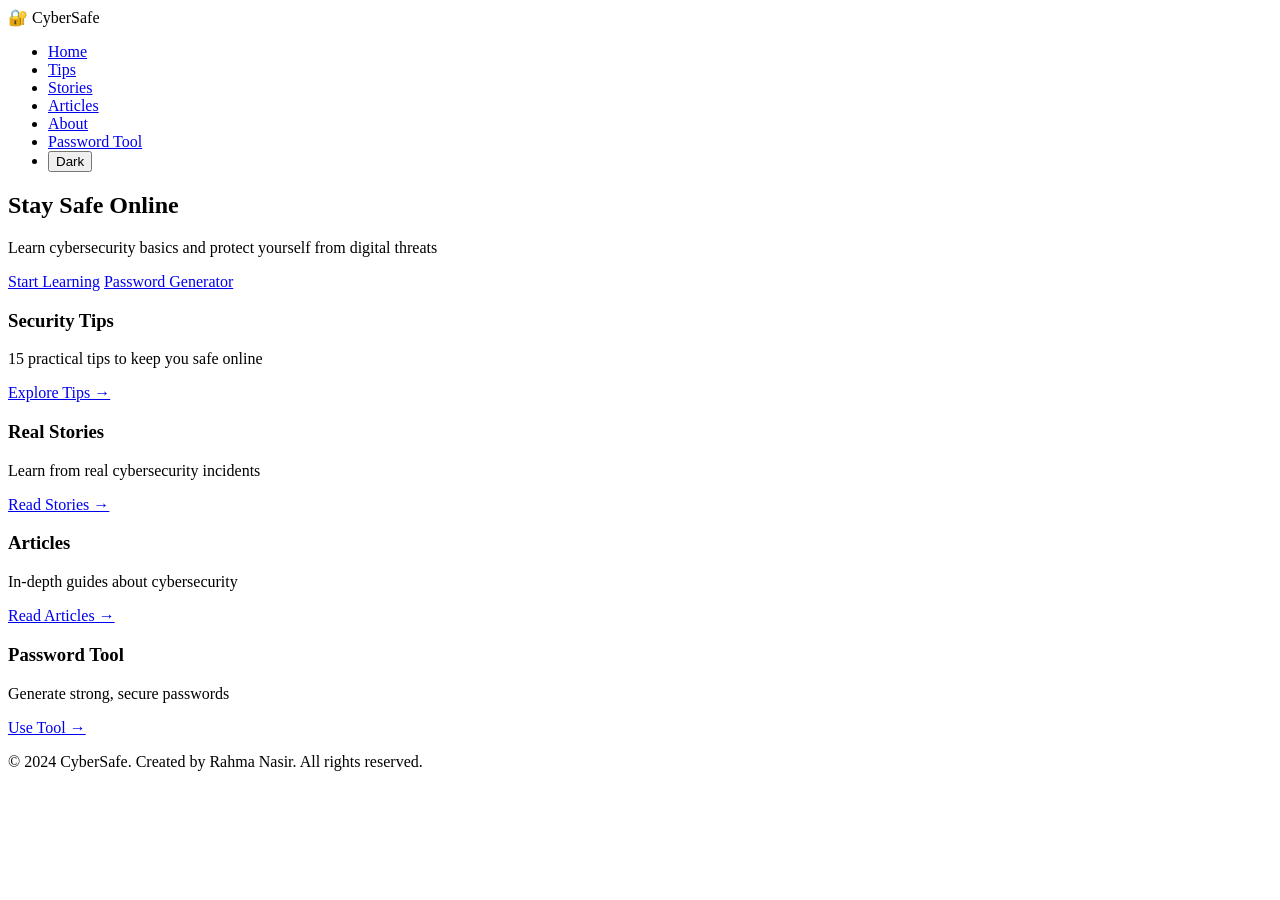
==== index.html @ baed39a0 "Initial commit — Cyber Security awareness and learning platform" ====
<!DOCTYPE html>
<html lang="en">
<head>
    <meta charset="UTF-8">
    <meta name="viewport" content="width=device-width, initial-scale=1.0">
    <title>CyberSafe - Cybersecurity Awareness</title>
    <link rel="stylesheet" href="style.css">
    <script src="script.js"></script>
</head>
<body>

    <nav class="navbar">
        <div class="nav-container">
            <div class="logo">
                <span class="logo-icon">🔐</span>
                <span class="logo-text">CyberSafe</span>
            </div>
            <ul class="nav-links">
                <li><a href="index.html" class="active">Home</a></li>
                <li><a href="tips.html">Tips</a></li>
                <li><a href="stories.html">Stories</a></li>
                <li><a href="articles.html">Articles</a></li>
                <li><a href="about.html">About</a></li>
                <li><a href="password.html">Password Tool</a></li>
                <li><button class="theme-btn" id="themeBtn">Dark</button></li>
            </ul>
        </div>
    </nav>

    <section class="hero">
        <div class="hero-content">
            <h2>Stay Safe Online</h2>
            <p>Learn cybersecurity basics and protect yourself from digital threats</p>
            <div class="hero-buttons">
                <a href="tips.html" class="btn btn-primary">Start Learning</a>
                <a href="password.html" class="btn btn-secondary">Password Generator</a>
            </div>
        </div>
    </section>

    <section class="features">
        <div class="features-container">
            <div class="feature-card">
                <h3>Security Tips</h3>
                <p>15 practical tips to keep you safe online</p>
                <a href="tips.html">Explore Tips →</a>
            </div>
            <div class="feature-card">
                <h3>Real Stories</h3>
                <p>Learn from real cybersecurity incidents</p>
                <a href="stories.html">Read Stories →</a>
            </div>
            <div class="feature-card">
                <h3>Articles</h3>
                <p>In-depth guides about cybersecurity</p>
                <a href="articles.html">Read Articles →</a>
            </div>
            <div class="feature-card">
                <h3>Password Tool</h3>
                <p>Generate strong, secure passwords</p>
                <a href="password.html">Use Tool →</a>
            </div>
        </div>
    </section>

    <footer class="footer">
        <p>&copy; 2024 CyberSafe. Created by Rahma Nasir. All rights reserved.</p>
    </footer>
</body>
</html>
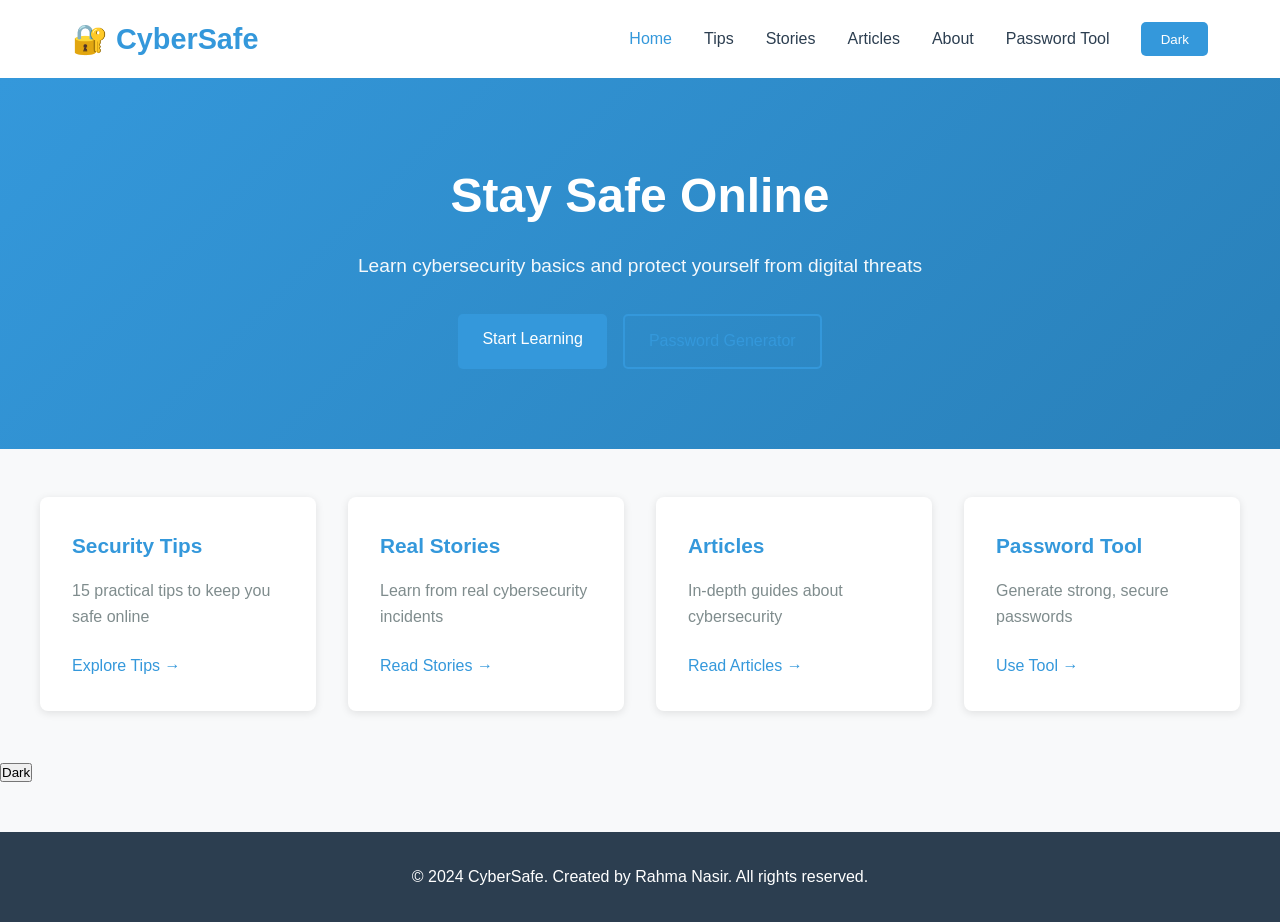
==== commit b1e1c84d: "index.html" ====
--- a/index.html
+++ b/index.html
@@ -62,7 +62,7 @@
             </div>
         </div>
     </section>
-
+    <button id="themeBtn">Dark</button>
     <footer class="footer">
         <p>&copy; 2024 CyberSafe. Created by Rahma Nasir. All rights reserved.</p>
     </footer>
--- a/style.css
+++ b/style.css
@@ -0,0 +1,462 @@
+* {
+    margin: 0;
+    padding: 0;
+    box-sizing: border-box;
+}
+
+:root {
+    --primary: #2c3e50;
+    --accent: #3498db;
+    --bg: #f8f9fa;
+    --white: #ffffff;
+    --text: #2c3e50;
+    --light-text: #7f8c8d;
+    --border: #ecf0f1;
+}
+
+body {
+    font-family: 'Segoe UI', Tahoma, Geneva, Verdana, sans-serif;
+    background-color: var(--bg);
+    color: var(--text);
+    line-height: 1.6;
+}
+
+.navbar {
+    background-color: var(--white);
+    padding: 1rem 0;
+    box-shadow: 0 2px 5px rgba(0,0,0,0.1);
+    top: 0;
+    z-index: 100;
+}
+
+.nav-container {
+    max-width: 1200px;
+    margin: 0 auto;
+    padding: 0 2rem;
+    display: flex;
+    justify-content: space-between;
+    align-items: center;
+}
+
+.logo {
+    font-size: 1.8rem;
+    font-weight: bold;
+    color: var(--accent);
+}
+
+.nav-links {
+    display: flex;
+    list-style: none;
+    gap: 2rem;
+    align-items: center;
+    flex-wrap: wrap;
+}
+
+.nav-links a {
+    text-decoration: none;
+    color: var(--text);
+    font-weight: 500;
+}
+
+.nav-links a:hover,
+.nav-links a.active {
+    color: var(--accent);
+}
+
+.theme-btn {
+    background-color: var(--accent);
+    color: white;
+    border: none;
+    padding: 0.6rem 1.2rem;
+    border-radius: 5px;
+    cursor: pointer;
+    font-weight: 500;
+}
+
+.theme-btn:hover {
+    background-color: #2980b9;
+}
+
+.btn {
+    display: inline-block;
+    padding: 0.8rem 1.5rem;
+    border-radius: 5px;
+    text-decoration: none;
+    font-weight: 500;
+    cursor: pointer;
+    border: none;
+    text-align: center;
+}
+
+.btn-primary {
+    background-color: var(--accent);
+    color: white;
+}
+
+.btn-primary:hover {
+    background-color: #2980b9;
+}
+
+.btn-secondary {
+    background-color: transparent;
+    color: var(--accent);
+    border: 2px solid ;
+}
+
+.btn-secondary:hover {
+    background-color: var(--accent);
+    color: white;
+}
+
+.page-header {
+    background: linear-gradient(135deg, #3498db, #2980b9);
+    color: white;
+    padding: 3rem 2rem;
+    text-align: center;
+}
+
+.page-header h2 {
+    font-size: 2.5rem;
+    margin-bottom: 0.5rem;
+}
+
+.page-header p {
+    font-size: 1.1rem;
+    opacity: 0.95;
+}
+
+.footer {
+    background-color: var(--primary);
+    color: white;
+    text-align: center;
+    padding: 2rem;
+    margin-top: 3rem;
+}
+
+.hero {
+    background: linear-gradient(135deg, #3498db, #2980b9);
+    color: white;
+    padding: 5rem 2rem;
+    text-align: center;
+}
+
+.hero-content h2 {
+    font-size: 3rem;
+    margin-bottom: 1rem;
+}
+
+.hero-content p {
+    font-size: 1.2rem;
+    margin-bottom: 2rem;
+    opacity: 0.95;
+}
+
+.hero-buttons {
+    display: flex;
+    gap: 1rem;
+    justify-content: center;
+    flex-wrap: wrap;
+}
+
+.features {
+    padding: 3rem 2rem;
+    background-color: var(--bg);
+}
+
+.features-container {
+    max-width: 1200px;
+    margin: 0 auto;
+    display: grid;
+    grid-template-columns: repeat(auto-fit, minmax(250px, 1fr));
+    gap: 2rem;
+}
+
+.feature-card {
+    background-color: var(--white);
+    padding: 2rem;
+    border-radius: 8px;
+    box-shadow: 0 2px 8px rgba(0,0,0,0.1);
+}
+
+.feature-card h3 {
+    color: var(--accent);
+    margin-bottom: 1rem;
+    font-size: 1.3rem;
+}
+
+.feature-card p {
+    color: var(--light-text);
+    margin-bottom: 1.5rem;
+}
+
+.feature-card a {
+    color: var(--accent);
+    text-decoration: none;
+    font-weight: 500;
+}
+/* I UPDATED THE CSS FOR TIPS */
+.tips-section {
+    padding: 3rem 2rem;
+    background-color: var(--bg);
+}
+
+.tips-container {
+    max-width: 1200px;
+    margin: 0 auto;
+}
+
+.tips-category {
+    margin-bottom: 3rem;
+}
+
+.tips-category h3 {
+    color: var(--accent);
+    font-size: 1.5rem;
+    margin-bottom: 1.5rem;
+    padding-bottom: 0.5rem;
+    border-bottom: 2px solid var(--accent);
+}
+
+.tip-card {
+    background-color: var(--white);
+    padding: 1.5rem;
+    margin-bottom: 1rem;
+    border-radius: 8px;
+    box-shadow: 0 2px 5px rgba(0,0,0,0.1);
+    border-left: 4px solid var(--accent);
+}
+
+.tip-card h4 {
+    color: var(--accent);
+    margin-bottom: 0.5rem;
+    font-size: 1.1rem;
+}
+
+.tip-card p {
+    color: var(--light-text);
+}
+
+/*update from here for stories and articles page*/
+
+.stories-section {
+    padding: 3rem 2rem;
+    background-color: var(--bg);
+}
+
+.stories-container {
+    max-width: 1000px;
+    margin: 0 auto;
+    display: grid;
+    gap: 2rem;
+}
+
+.story-card {
+    background-color: var(--white);
+    padding: 2rem;
+    border-radius: 8px;
+    box-shadow: 0 2px 8px rgba(0,0,0,0.1);
+    border-top: 4px solid var(--accent);
+}
+
+.story-card h3 {
+    color: var(--accent);
+    margin-bottom: 1rem;
+    font-size: 1.3rem;
+}
+
+.story-card p {
+    color: var(--light-text);
+    margin-bottom: 1rem;
+    line-height: 1.8;
+}
+
+.story-card strong {
+    color: var(--text);
+}
+
+.articles-section {
+    padding: 3rem 2rem;
+    background-color: var(--bg);
+}
+
+.articles-container {
+    max-width: 900px;
+    margin: 0 auto;
+}
+
+.article-card {
+    background-color: var(--white);
+    padding: 2rem;
+    margin-bottom: 2rem;
+    border-radius: 8px;
+    box-shadow: 0 2px 8px rgba(0,0,0,0.1);
+}
+
+.article-card h3 {
+    color: var(--accent);
+    margin-bottom: 1rem;
+    font-size: 1.4rem;
+}
+
+.article-card p {
+    color: var(--light-text);
+    margin-bottom: 1rem;
+    line-height: 1.8;
+}
+
+.article-card ul {
+    margin-left: 2rem;
+    margin-bottom: 1rem;
+}
+
+.article-card li {
+    color: var(--light-text);
+    margin-bottom: 0.5rem;
+}
+/*update from here for about and password page*/
+.password-section {
+    padding: 3rem 2rem;
+    background-color: var(--bg);
+}
+
+.password-container {
+    max-width: 500px;
+    margin: 0 auto;
+    background-color: var(--white);
+    padding: 2rem;
+    border-radius: 8px;
+    box-shadow: 0 2px 10px rgba(0,0,0,0.1);
+}
+
+.password-display {
+    display: flex;
+    gap: 1rem;
+    margin-bottom: 2rem;
+}
+
+.password-display input {
+    flex: 1;
+    padding: 0.8rem;
+    border: 2px solid var(--border);
+    border-radius: 5px;
+    font-size: 1rem;
+    color: var(--text);
+    background-color: var(--bg);
+}
+
+.copy-btn {
+    padding: 0.8rem 1.5rem;
+    background-color: var(--accent);
+    color: white;
+    border: none;
+    border-radius: 5px;
+    cursor: pointer;
+    font-weight: 500;
+}
+
+.copy-btn:hover {
+    background-color: #2980b9;
+}
+
+.copy-btn.copied {
+    background-color: #27ae60;
+}
+
+.strength-indicator {
+    margin-bottom: 2rem;
+}
+
+.strength-bar {
+    height: 8px;
+    background-color: var(--border);
+    border-radius: 5px;
+    margin-bottom: 0.5rem;
+    overflow: hidden;
+}
+
+.strength-bar::after {
+    content: '';
+    display: block;
+    height: 100%;
+    width: 0%;
+    background-color: #e74c3c;
+    border-radius: 5px;
+}
+
+#strengthText {
+    font-size: 0.9rem;
+    color: var(--light-text);
+}
+
+.password-options {
+    margin-bottom: 2rem;
+}
+
+.option {
+    margin-bottom: 1rem;
+}
+
+.option label {
+    display: flex;
+    align-items: center;
+    color: var(--text);
+    cursor: pointer;
+    gap: 0.5rem;
+}
+
+.option input[type="checkbox"] {
+    cursor: pointer;
+    width: 18px;
+    height: 18px;
+}
+
+.option input[type="range"] {
+    width: 100%;
+    cursor: pointer;
+}
+
+.generate-btn {
+    width: 100%;
+    padding: 1rem;
+    font-size: 1rem;
+}
+
+.about-section {
+    padding: 3rem 2rem;
+    background-color: var(--bg);
+}
+
+.about-container {
+    max-width: 900px;
+    margin: 0 auto;
+}
+
+.about-card {
+    background-color: var(--white);
+    padding: 2rem;
+    margin-bottom: 2rem;
+    border-radius: 8px;
+    box-shadow: 0 2px 8px rgba(0,0,0,0.1);
+}
+
+.about-card h3 {
+    color: var(--accent);
+    margin-bottom: 1rem;
+    font-size: 1.4rem;
+}
+
+.about-card p {
+    color: var(--light-text);
+    margin-bottom: 1rem;
+    line-height: 1.8;
+}
+
+.about-card ul {
+    margin-left: 2rem;
+    margin-bottom: 1rem;
+}
+
+.about-card li {
+    color: var(--light-text);
+    margin-bottom: 0.5rem;
+}
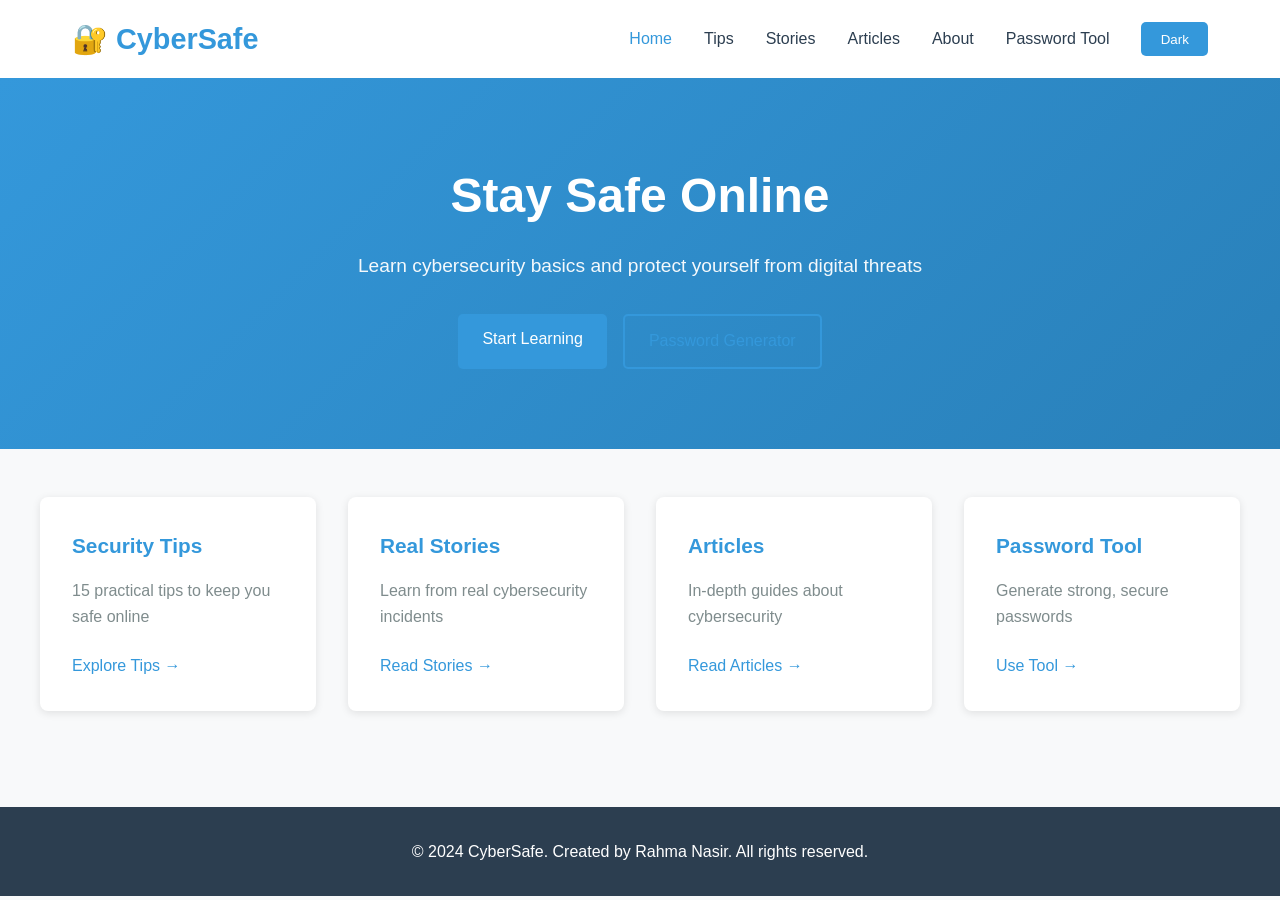
==== commit 990a39a2: "index.html" ====
--- a/index.html
+++ b/index.html
@@ -62,7 +62,6 @@
             </div>
         </div>
     </section>
-    <button id="themeBtn">Dark</button>
     <footer class="footer">
         <p>&copy; 2024 CyberSafe. Created by Rahma Nasir. All rights reserved.</p>
     </footer>
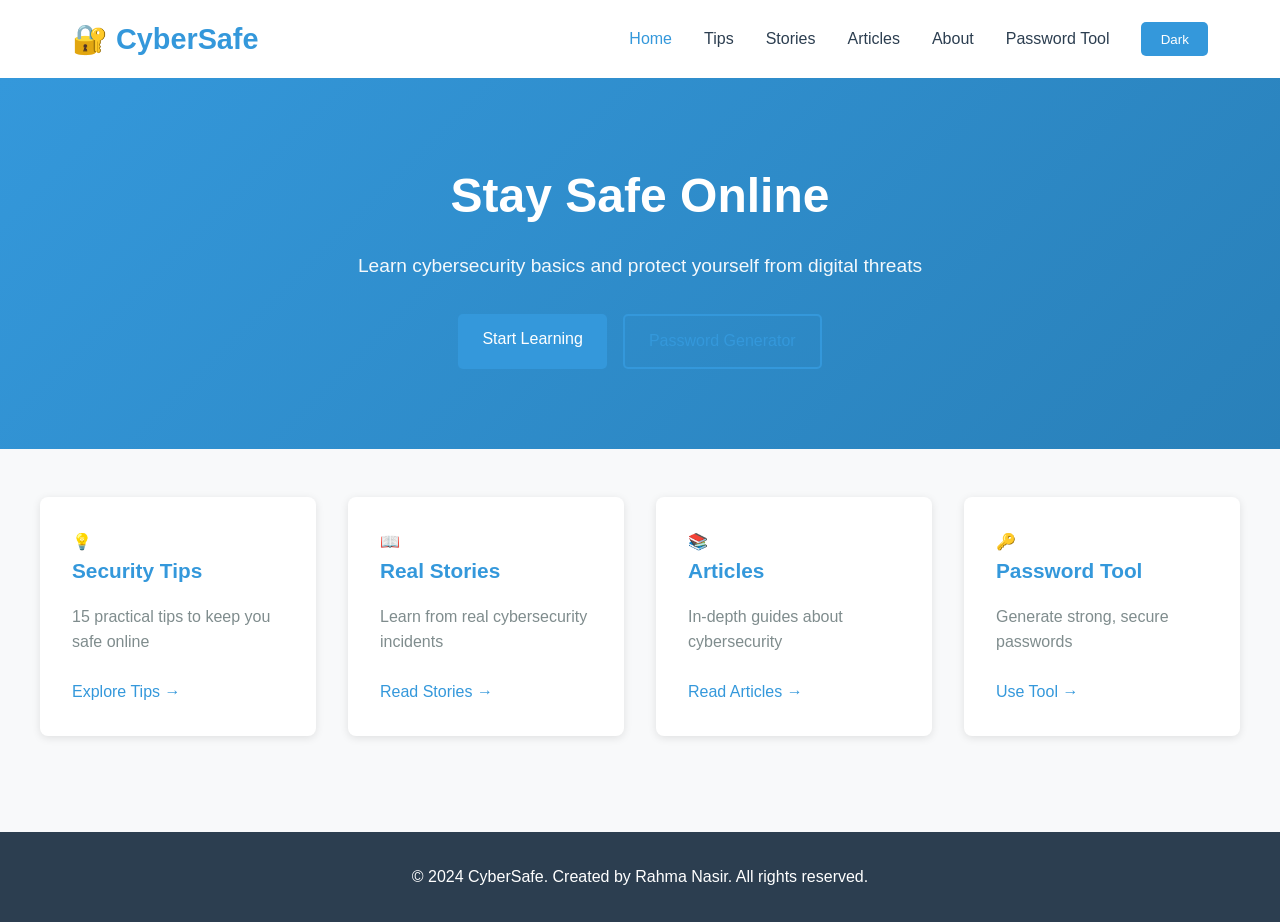
==== commit f7c3fb06: "index.html" ====
--- a/index.html
+++ b/index.html
@@ -5,7 +5,6 @@
     <meta name="viewport" content="width=device-width, initial-scale=1.0">
     <title>CyberSafe - Cybersecurity Awareness</title>
     <link rel="stylesheet" href="style.css">
-    <script src="script.js"></script>
 </head>
 <body>
 
@@ -41,21 +40,25 @@
     <section class="features">
         <div class="features-container">
             <div class="feature-card">
+                <span class="feature-icon">💡</span>
                 <h3>Security Tips</h3>
                 <p>15 practical tips to keep you safe online</p>
                 <a href="tips.html">Explore Tips →</a>
             </div>
             <div class="feature-card">
+                <span class="feature-icon">📖</span>
                 <h3>Real Stories</h3>
                 <p>Learn from real cybersecurity incidents</p>
                 <a href="stories.html">Read Stories →</a>
             </div>
             <div class="feature-card">
+                <span class="feature-icon">📚</span>
                 <h3>Articles</h3>
                 <p>In-depth guides about cybersecurity</p>
                 <a href="articles.html">Read Articles →</a>
             </div>
             <div class="feature-card">
+                <span class="feature-icon">🔑</span>
                 <h3>Password Tool</h3>
                 <p>Generate strong, secure passwords</p>
                 <a href="password.html">Use Tool →</a>
@@ -65,5 +68,7 @@
     <footer class="footer">
         <p>&copy; 2024 CyberSafe. Created by Rahma Nasir. All rights reserved.</p>
     </footer>
+    
+    <script src="script.js"></script>
 </body>
 </html>
--- a/style.css
+++ b/style.css
@@ -14,6 +14,16 @@
     --border: #ecf0f1;
 }
 
+body.dark-mode {
+    --primary: #1a1a1a;
+    --accent: #3498db;
+    --bg: #0f0f0f;
+    --white: #1e1e1e;
+    --text: #e0e0e0;
+    --light-text: #a0a0a0;
+    --border: #333333;
+}
+
 body {
     font-family: 'Segoe UI', Tahoma, Geneva, Verdana, sans-serif;
     background-color: var(--bg);
